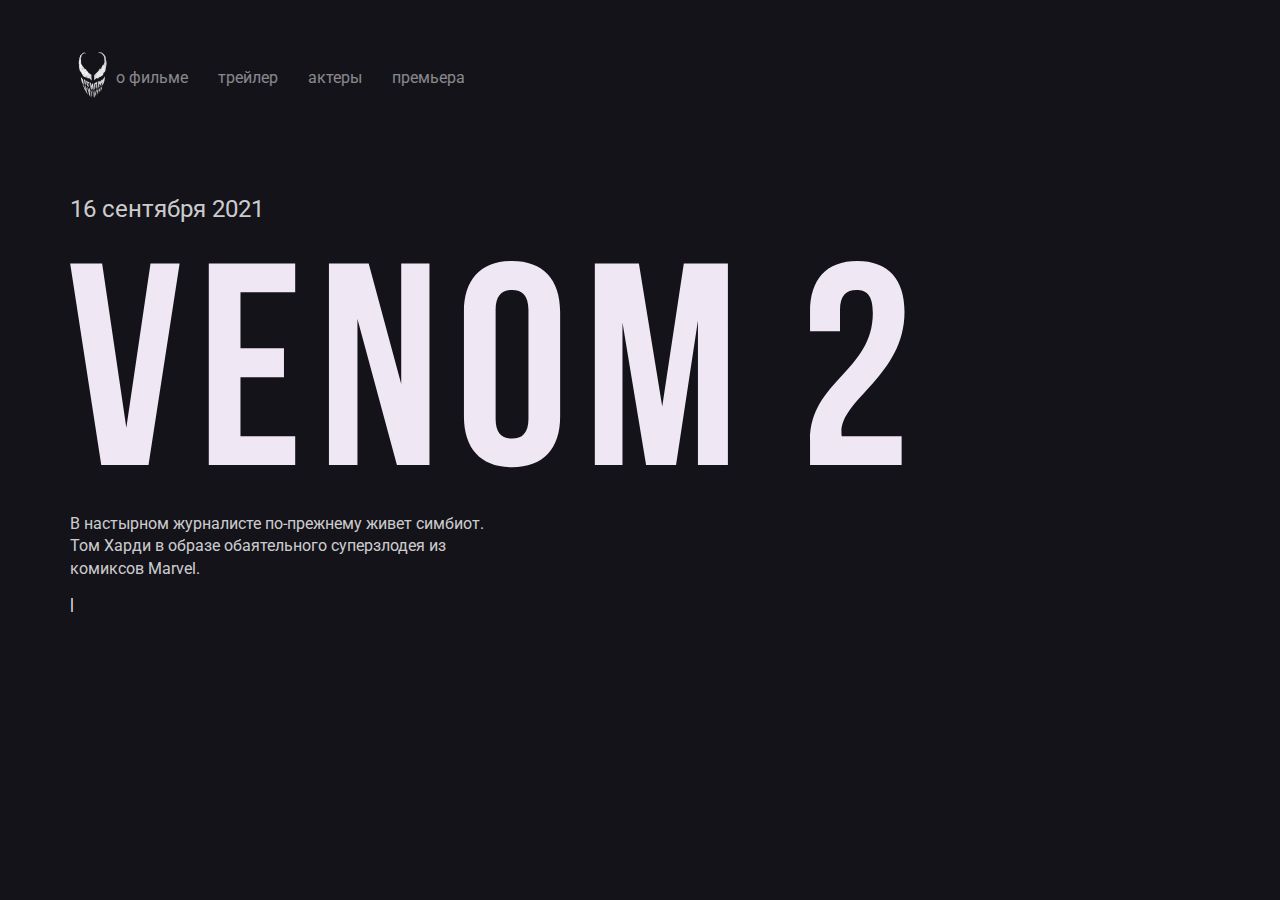
==== index.html @ 79a6e55f "Шапка сайта" ====
<!DOCTYPE html>
<html lang="ru">

<head>
  <meta charset="UTF-8">
  <meta http-equiv="X-UA-Compatible" content="IE=edge">
  <meta name="viewport" content="width=device-width, initial-scale=1.0">
  <title>Document</title>
  <link rel="preconnect" href="https://fonts.gstatic.com">
  <link href="https://fonts.googleapis.com/css2?family=Roboto:wght@400;700&display=swap" rel="stylesheet">
  <link rel="stylesheet" href="css/normalize.css">
  <link rel="stylesheet" href="css/style.css">
</head>

<body>
  <div class="container">
    <header class="header">
      <a href="/" class="logo-link">
        <img width="46" height="71" src="img/logo.png" alt="logo: venom" class="logo-image">
      </a>
      <nav class="nav">
        <ul class="nav-menu">
          <li class="nav-menu-item">
            <a href="about.html" class="nav-menu-link">о фильме</a>
          </li>
          <li class="nav-menu-item">
            <a href="trailer.html" class="nav-menu-link">трейлер</a>
          </li>
          <li class="nav-menu-item">
            <a href="actors.html" class="nav-menu-link">актеры</a>
          </li>
          <li class="nav-menu-item">
            <a href="premier.html" class="nav-menu-link">премьера</a>
          </li>
        </ul>
      </nav>
    </header>
    <div class="film">
      <div class="film-text">
        <span class="film-date">16 сентября 2021</span>
        <img src="img/venom-2.svg" alt="logo: venom-2" class="film-logo">
        <p class="film-description">В настырном журналисте по-прежнему живет симбиот. Том Харди в образе обаятельного
          суперзлодея из комиксов Marvel.</p>
      </div>
      <!-- /.film-text -->
      |
    </div>
  </div>
  </div>
</body>

</html>
---- css/style.css ----
body {
  background-color: #14131a;
  color: #fff;
  font-family: 'Roboto', sans-serif;
}
.container {
  max-width: 1140px;
  margin: auto;
}
header {
  display: flex;
  align-items: center;
  padding-top: 40px;
  margin-bottom: 80px;
}
.logo-link {
  display: inline-block;
}
.nav-menu {
  margin: 0;
  padding: 0;
  display: flex;
  list-style: none;
}
.nav-menu-item {
  margin-right: 30px;
}
.nav-menu-link {
  text-decoration: none;
  color: rgba(255, 255, 255, 0.5);
}
.film-date {
  display: block;
  font-size: 24px;
  line-height: 28px;
  margin-bottom: 38px;
  color: rgba(255, 255, 255, 0.8);
}
.film-description {
  margin-top: 40px;
  max-width: 423px;
  font-size: 16px;
  line-height: 140%;
  color: rgba(255, 255, 255, 0.8);
}
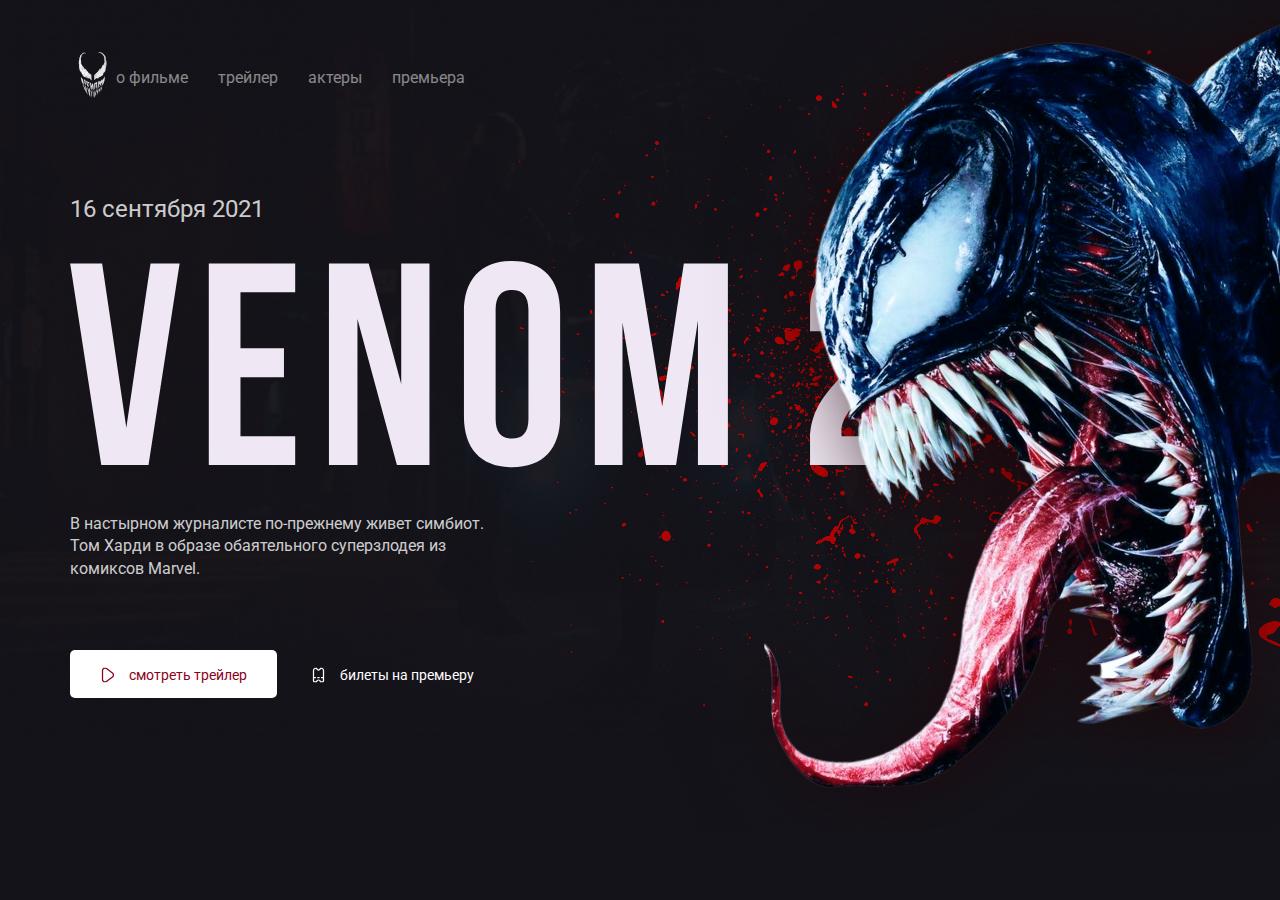
==== commit bfdb40b1: "Сверстали главную страницу" ====
--- a/index.html
+++ b/index.html
@@ -12,7 +12,7 @@
   <link rel="stylesheet" href="css/style.css">
 </head>
 
-<body>
+<body class="blood">
   <div class="container">
     <header class="header">
       <a href="/" class="logo-link">
@@ -43,10 +43,21 @@
           суперзлодея из комиксов Marvel.</p>
       </div>
       <!-- /.film-text -->
-      |
+      <div class="button-group">
+        <button class="button button-primary">
+          <img width="15" src="img/play.svg" alt="icon: play" class="button-icon">
+          <span class="button-text">смотреть трейлер</span>
+        </button>
+        <a href="trailer.html" class="button button-link">
+          <img src="img/ticket.svg" alt="icon: Ticket" class="button-icon">
+          <span class="button-text">билеты на премьеру</span>
+        </a>
+      </div>
+      <!-- /.button-group -->
     </div>
   </div>
   </div>
+  <img src="img/venom.png" alt="photo: venom" class="venom">
 </body>
 
 </html>--- a/css/style.css
+++ b/css/style.css
@@ -1,5 +1,4 @@
 body {
-  background-color: #14131a;
   color: #fff;
   font-family: 'Roboto', sans-serif;
 }
@@ -43,3 +42,39 @@
   line-height: 140%;
   color: rgba(255, 255, 255, 0.8);
 }
+.button {
+  padding: 15px 30px;
+  border: none;
+  border-radius: 5px;
+  text-decoration: none;
+  cursor: pointer;
+}
+.button-text,
+.button-icon {
+  display: inline-block;
+  vertical-align: middle;
+}
+.button-text {
+  font-size: 14px;
+  line-height: 16px;
+  margin-left: 10px;
+}
+.button-primary {
+  color: #8d0019;
+  background-color: #fff;
+}
+.button-link {
+  color: #fff;
+}
+.button-group {
+  margin-top: 70px;
+}
+.venom {
+  position: absolute;
+  top: 0;
+  right: 0;
+}
+.blood {
+  background: url('../img/blood.png') no-repeat top right,
+    #14131a url('../img/background.jpg') no-repeat center center / 100%;
+}
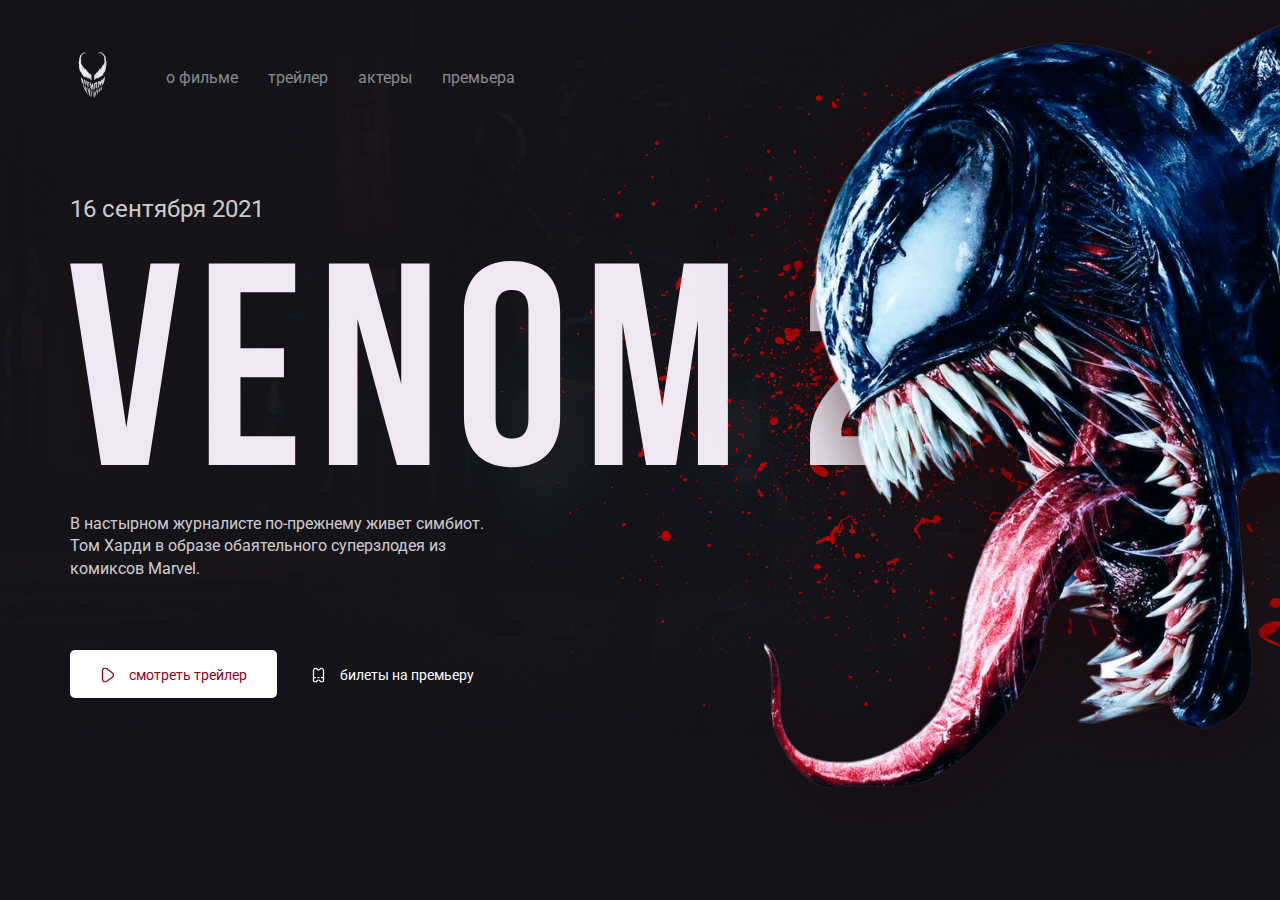
==== commit 96eb5dfa: "добавлена страница о фильме" ====
--- a/index.html
+++ b/index.html
@@ -5,7 +5,7 @@
   <meta charset="UTF-8">
   <meta http-equiv="X-UA-Compatible" content="IE=edge">
   <meta name="viewport" content="width=device-width, initial-scale=1.0">
-  <title>Document</title>
+  <title>Главная - Venom 2</title>
   <link rel="preconnect" href="https://fonts.gstatic.com">
   <link href="https://fonts.googleapis.com/css2?family=Roboto:wght@400;700&display=swap" rel="stylesheet">
   <link rel="stylesheet" href="css/normalize.css">
@@ -45,7 +45,7 @@
       <!-- /.film-text -->
       <div class="button-group">
         <button class="button button-primary">
-          <img width="15" src="img/play.svg" alt="icon: play" class="button-icon">
+          <img width="15" src="img/playicon.svg" alt="icon: play" class="button-icon">
           <span class="button-text">смотреть трейлер</span>
         </button>
         <a href="trailer.html" class="button button-link">
@@ -56,7 +56,6 @@
       <!-- /.button-group -->
     </div>
   </div>
-  </div>
   <img src="img/venom.png" alt="photo: venom" class="venom">
 </body>
 
--- a/css/style.css
+++ b/css/style.css
@@ -1,6 +1,10 @@
 body {
   color: #fff;
   font-family: 'Roboto', sans-serif;
+  background-color: #14131a;
+}
+.logo-image {
+  margin-right: 50px;
 }
 .container {
   max-width: 1140px;
@@ -78,3 +82,88 @@
   background: url('../img/blood.png') no-repeat top right,
     #14131a url('../img/background.jpg') no-repeat center center / 100%;
 }
+.primary-bg {
+  background: #14131a url('../img/background.jpg') no-repeat center center / 100%;
+}
+.content {
+  display: flex;
+}
+.col {
+  flex-basis: 50%;
+}
+.content-title {
+  font-weight: bold;
+  font-size: 36px;
+  line-height: 42px;
+  color: rgba(255, 255, 255, 0.8);
+  margin-bottom: 20px;
+}
+.content-text {
+  font-size: 16px;
+  line-height: 140%;
+  color: rgba(255, 255, 255, 0.8);
+  max-width: 423px;
+  margin-bottom: 30px;
+}
+.content-subtitle {
+  font-size: 16px;
+  line-height: 140%;
+  color: rgba(255, 255, 255, 0.8);
+  margin-bottom: 15px;
+  margin-top: 0;
+}
+.content .list {
+  list-style: none;
+  padding: 0;
+}
+.list-item {
+  line-height: 1.5;
+}
+.column-2 {
+  -webkit-column-count: 2;
+  -moz-column-count: 2;
+  column-count: 2;
+  -webkit-column-gap: 20px;
+  -moz-column-gap: 20px;
+  column-gap: 20px;
+  max-width: 350px;
+}
+.content .trailer {
+  width: 356px;
+  height: 205px;
+  background: url('../img/trailer-cover.svg') no-repeat center / contain;
+  border-radius: 5px;
+  display: flex;
+  align-items: center;
+  justify-content: center;
+  margin-top: 33px;
+}
+.trailer .play {
+  width: 45px;
+  height: 45px;
+  border-radius: 50%;
+  border: none;
+  cursor: pointer;
+}
+.trailer .play-icon {
+  transform: translate(1px, 2px);
+}
+.poster-wrapper {
+  display: flex;
+  align-items: start;
+}
+.poster {
+  width: 362px;
+  border-radius: 5px;
+  margin-right: 30px;
+}
+.poster-wrapper .content-subtitle {
+  margin-bottom: 5px;
+}
+.poster-wrapper .content-text {
+  margin-bottom: 20px;
+}
+.poster-wrapper .list {
+  margin: 0;
+  margin-bottom: 20px;
+}
